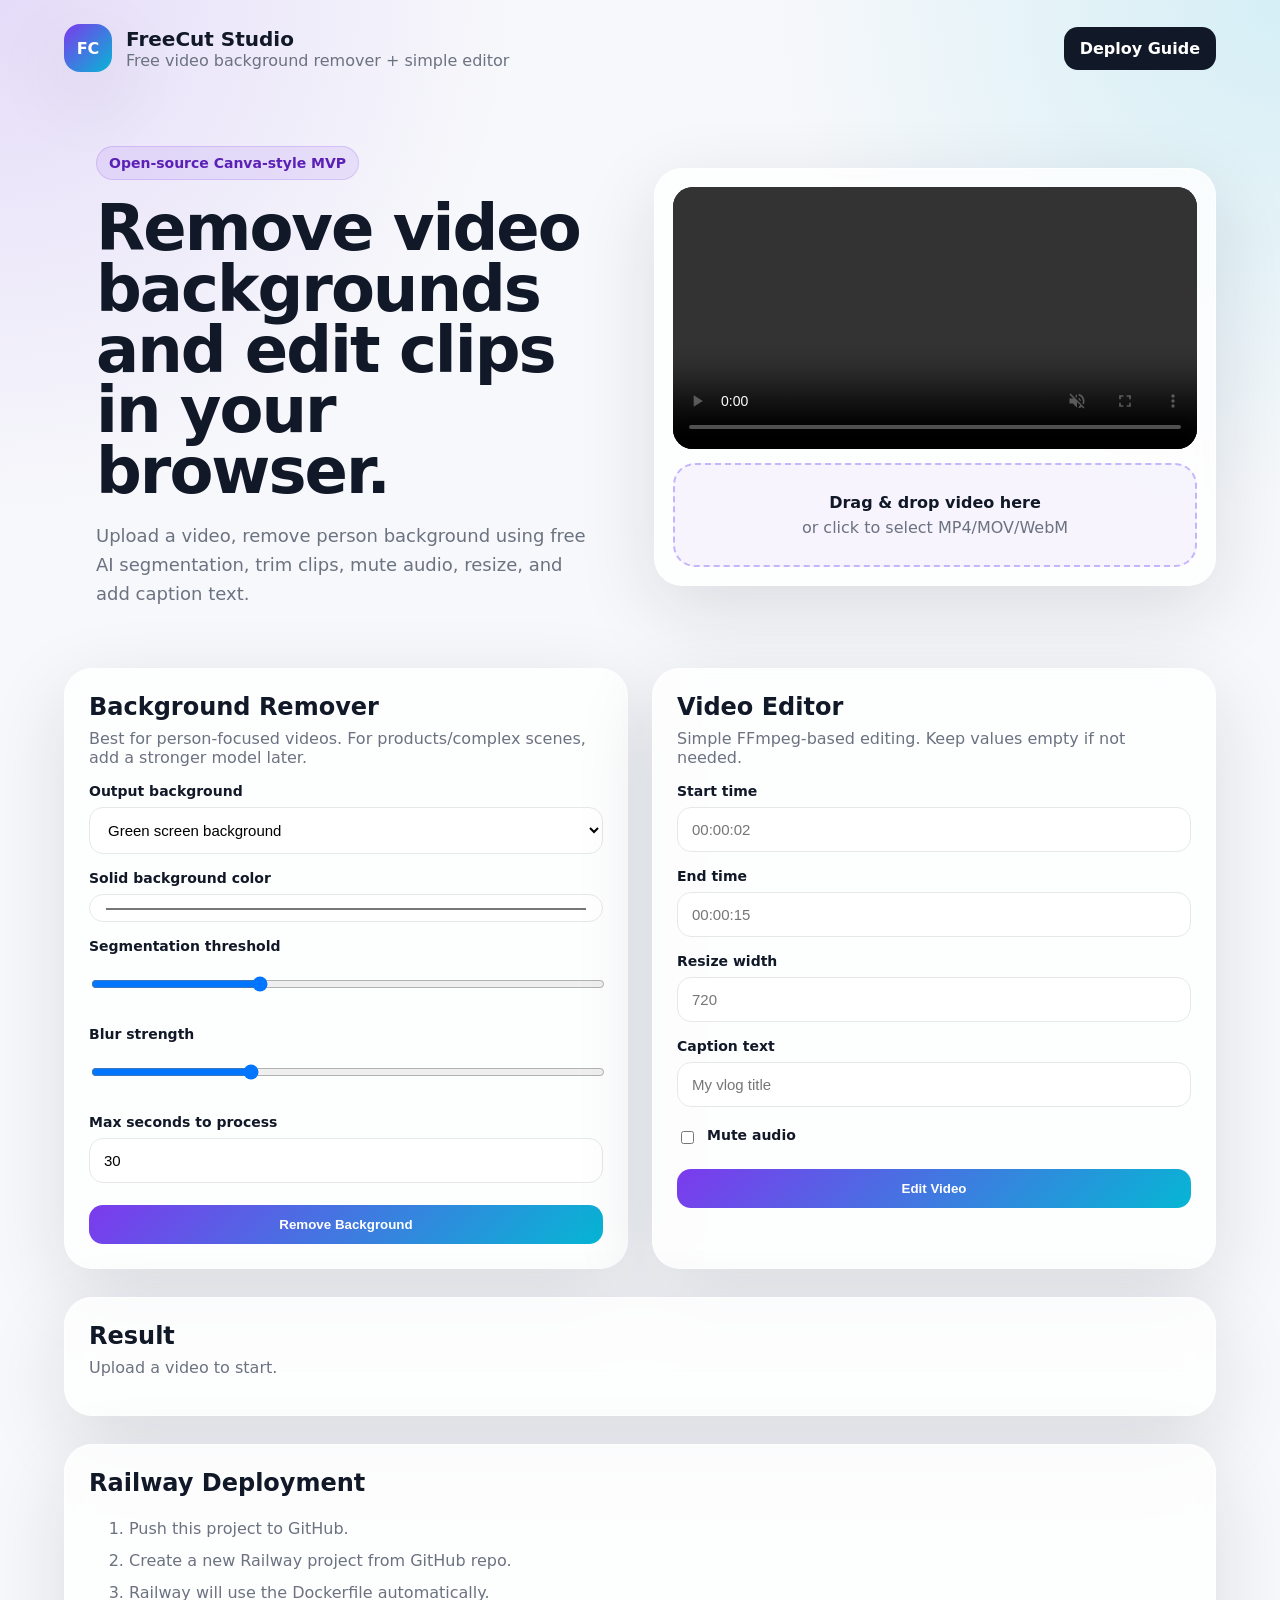
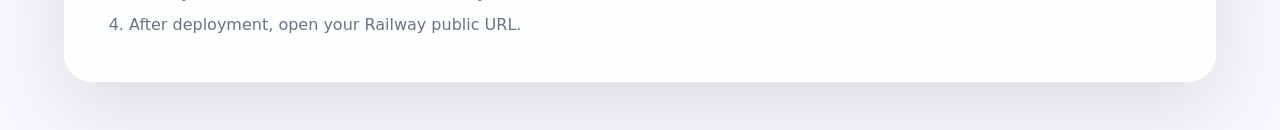
==== templates/index.html @ 5128600e "Add files via upload" ====
<!doctype html>
<html lang="en">
<head>
  <meta charset="utf-8"/>
  <meta name="viewport" content="width=device-width, initial-scale=1"/>
  <title>FreeCut Studio</title>
  <link rel="stylesheet" href="/static/styles.css"/>
</head>
<body>
  <header class="topbar">
    <div class="brand">
      <div class="logo">FC</div>
      <div>
        <h1>FreeCut Studio</h1>
        <p>Free video background remover + simple editor</p>
      </div>
    </div>
    <a class="github" href="#deploy">Deploy Guide</a>
  </header>

  <main class="layout">
    <section class="hero">
      <div class="hero-copy">
        <span class="pill">Open-source Canva-style MVP</span>
        <h2>Remove video backgrounds and edit clips in your browser.</h2>
        <p>
          Upload a video, remove person background using free AI segmentation,
          trim clips, mute audio, resize, and add caption text.
        </p>
      </div>
      <div class="preview-card">
        <video id="preview" controls muted></video>
        <div class="dropzone" id="dropzone">
          <input id="fileInput" type="file" accept="video/*"/>
          <strong>Drag & drop video here</strong>
          <span>or click to select MP4/MOV/WebM</span>
        </div>
      </div>
    </section>

    <section class="grid">
      <form class="panel" id="bgForm">
        <h3>Background Remover</h3>
        <p class="hint">Best for person-focused videos. For products/complex scenes, add a stronger model later.</p>

        <label>Output background</label>
        <select name="mode">
          <option value="transparent_green">Green screen background</option>
          <option value="solid">Solid color background</option>
          <option value="blur">Blur original background</option>
        </select>

        <label>Solid background color</label>
        <input name="bg_color" type="color" value="#00ff00"/>

        <label>Segmentation threshold</label>
        <input name="threshold" type="range" min="0.1" max="0.9" step="0.05" value="0.35"/>

        <label>Blur strength</label>
        <input name="blur_strength" type="range" min="3" max="99" step="2" value="31"/>

        <label>Max seconds to process</label>
        <input name="max_seconds" type="number" min="1" max="180" value="30"/>

        <button type="submit">Remove Background</button>
      </form>

      <form class="panel" id="editForm">
        <h3>Video Editor</h3>
        <p class="hint">Simple FFmpeg-based editing. Keep values empty if not needed.</p>

        <label>Start time</label>
        <input name="start_time" placeholder="00:00:02"/>

        <label>End time</label>
        <input name="end_time" placeholder="00:00:15"/>

        <label>Resize width</label>
        <input name="width" placeholder="720"/>

        <label>Caption text</label>
        <input name="text" placeholder="My vlog title"/>

        <label class="check">
          <input name="mute" type="checkbox"/>
          Mute audio
        </label>

        <button type="submit">Edit Video</button>
      </form>
    </section>

    <section class="result">
      <h3>Result</h3>
      <p id="status">Upload a video to start.</p>
      <video id="resultVideo" controls></video>
      <a id="downloadLink" class="download" download>Download Output</a>
    </section>

    <section id="deploy" class="deploy">
      <h3>Railway Deployment</h3>
      <ol>
        <li>Push this project to GitHub.</li>
        <li>Create a new Railway project from GitHub repo.</li>
        <li>Railway will use the Dockerfile automatically.</li>
        <li>After deployment, open your Railway public URL.</li>
      </ol>
    </section>
  </main>

<script src="/static/app.js"></script>
</body>
</html>
---- static/styles.css ----
:root {
  --bg: #f7f8fb;
  --card: #ffffff;
  --text: #111827;
  --muted: #6b7280;
  --line: #e5e7eb;
  --accent: #7c3aed;
  --accent2: #06b6d4;
  --shadow: 0 24px 80px rgba(17, 24, 39, .12);
}
* { box-sizing: border-box; }
body {
  margin: 0;
  background:
    radial-gradient(circle at top left, rgba(124,58,237,.15), transparent 32rem),
    radial-gradient(circle at top right, rgba(6,182,212,.14), transparent 32rem),
    var(--bg);
  color: var(--text);
  font-family: Inter, ui-sans-serif, system-ui, -apple-system, BlinkMacSystemFont, "Segoe UI", sans-serif;
}
.topbar {
  max-width: 1200px;
  margin: 0 auto;
  padding: 24px;
  display: flex;
  justify-content: space-between;
  align-items: center;
}
.brand { display: flex; align-items: center; gap: 14px; }
.logo {
  width: 48px; height: 48px;
  display: grid; place-items: center;
  background: linear-gradient(135deg, var(--accent), var(--accent2));
  color: white; border-radius: 16px; font-weight: 800;
  box-shadow: var(--shadow);
}
h1, h2, h3, p { margin: 0; }
h1 { font-size: 20px; }
.brand p, .hint, .hero p, .deploy li { color: var(--muted); }
.github, .download, button {
  border: 0; text-decoration: none;
  padding: 12px 16px;
  border-radius: 14px;
  background: #111827;
  color: white;
  font-weight: 700;
  cursor: pointer;
}
.layout { max-width: 1200px; margin: 0 auto; padding: 0 24px 48px; }
.hero {
  display: grid;
  grid-template-columns: 1fr 1fr;
  gap: 28px;
  align-items: center;
  margin-top: 18px;
}
.hero-copy {
  padding: 32px;
}
.pill {
  display: inline-block;
  color: #5b21b6;
  background: rgba(124,58,237,.1);
  border: 1px solid rgba(124,58,237,.18);
  border-radius: 999px;
  padding: 8px 12px;
  margin-bottom: 18px;
  font-size: 14px;
  font-weight: 700;
}
.hero h2 { font-size: clamp(34px, 6vw, 64px); letter-spacing: -2px; line-height: .95; }
.hero p { font-size: 18px; line-height: 1.6; margin-top: 20px; }
.preview-card, .panel, .result, .deploy {
  background: rgba(255,255,255,.78);
  backdrop-filter: blur(18px);
  border: 1px solid rgba(255,255,255,.7);
  border-radius: 28px;
  box-shadow: var(--shadow);
}
.preview-card { padding: 18px; }
video {
  width: 100%;
  max-height: 420px;
  background: #0f172a;
  border-radius: 20px;
  display: block;
}
.dropzone {
  margin-top: 14px;
  border: 2px dashed #c4b5fd;
  border-radius: 22px;
  padding: 28px;
  display: grid;
  place-items: center;
  text-align: center;
  gap: 6px;
  cursor: pointer;
  color: var(--muted);
  background: rgba(124,58,237,.05);
}
.dropzone input { display: none; }
.dropzone strong { color: var(--text); }
.grid {
  display: grid;
  grid-template-columns: 1fr 1fr;
  gap: 24px;
  margin-top: 28px;
}
.panel, .result, .deploy { padding: 24px; }
.panel h3, .result h3, .deploy h3 { font-size: 24px; margin-bottom: 8px; }
label {
  margin-top: 16px;
  display: block;
  font-weight: 700;
  font-size: 14px;
}
input, select {
  width: 100%;
  margin-top: 8px;
  padding: 13px 14px;
  border: 1px solid var(--line);
  border-radius: 14px;
  background: #fff;
  font-size: 15px;
}
.check { display: flex; align-items: center; gap: 10px; }
.check input { width: auto; }
button { width: 100%; margin-top: 22px; background: linear-gradient(135deg, var(--accent), var(--accent2)); }
.result { margin-top: 28px; }
#status { color: var(--muted); margin-bottom: 14px; }
#resultVideo, #downloadLink { display: none; }
.download { margin-top: 16px; width: fit-content; }
.deploy { margin-top: 28px; }
.deploy ol { line-height: 2; }
@media (max-width: 850px) {
  .hero, .grid { grid-template-columns: 1fr; }
  .topbar { align-items: flex-start; gap: 16px; flex-direction: column; }
}
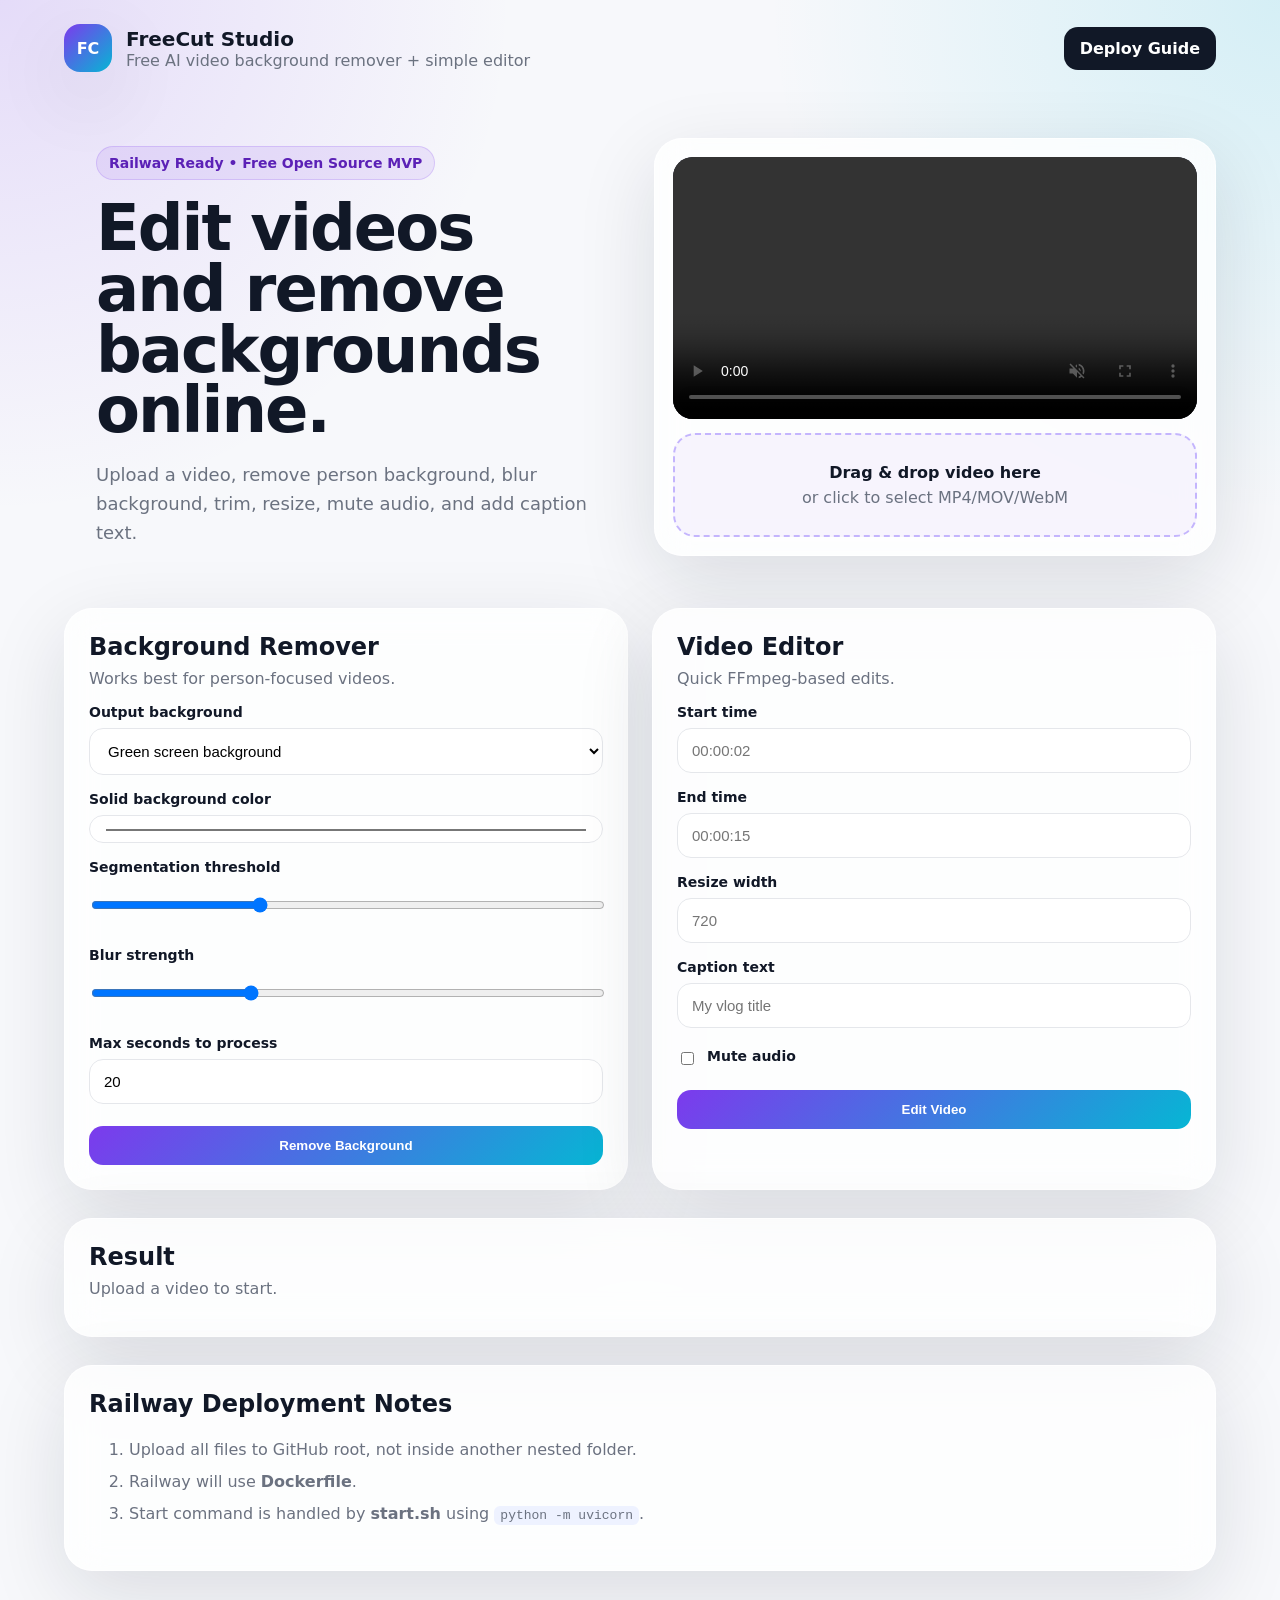
==== commit 696b3034: "Add files via upload" ====
--- a/templates/index.html
+++ b/templates/index.html
@@ -12,7 +12,7 @@
       <div class="logo">FC</div>
       <div>
         <h1>FreeCut Studio</h1>
-        <p>Free video background remover + simple editor</p>
+        <p>Free AI video background remover + simple editor</p>
       </div>
     </div>
     <a class="github" href="#deploy">Deploy Guide</a>
@@ -21,13 +21,11 @@
   <main class="layout">
     <section class="hero">
       <div class="hero-copy">
-        <span class="pill">Open-source Canva-style MVP</span>
-        <h2>Remove video backgrounds and edit clips in your browser.</h2>
-        <p>
-          Upload a video, remove person background using free AI segmentation,
-          trim clips, mute audio, resize, and add caption text.
-        </p>
+        <span class="pill">Railway Ready • Free Open Source MVP</span>
+        <h2>Edit videos and remove backgrounds online.</h2>
+        <p>Upload a video, remove person background, blur background, trim, resize, mute audio, and add caption text.</p>
       </div>
+
       <div class="preview-card">
         <video id="preview" controls muted></video>
         <div class="dropzone" id="dropzone">
@@ -41,7 +39,7 @@
     <section class="grid">
       <form class="panel" id="bgForm">
         <h3>Background Remover</h3>
-        <p class="hint">Best for person-focused videos. For products/complex scenes, add a stronger model later.</p>
+        <p class="hint">Works best for person-focused videos.</p>
 
         <label>Output background</label>
         <select name="mode">
@@ -60,14 +58,14 @@
         <input name="blur_strength" type="range" min="3" max="99" step="2" value="31"/>
 
         <label>Max seconds to process</label>
-        <input name="max_seconds" type="number" min="1" max="180" value="30"/>
+        <input name="max_seconds" type="number" min="1" max="120" value="20"/>
 
         <button type="submit">Remove Background</button>
       </form>
 
       <form class="panel" id="editForm">
         <h3>Video Editor</h3>
-        <p class="hint">Simple FFmpeg-based editing. Keep values empty if not needed.</p>
+        <p class="hint">Quick FFmpeg-based edits.</p>
 
         <label>Start time</label>
         <input name="start_time" placeholder="00:00:02"/>
@@ -98,12 +96,11 @@
     </section>
 
     <section id="deploy" class="deploy">
-      <h3>Railway Deployment</h3>
+      <h3>Railway Deployment Notes</h3>
       <ol>
-        <li>Push this project to GitHub.</li>
-        <li>Create a new Railway project from GitHub repo.</li>
-        <li>Railway will use the Dockerfile automatically.</li>
-        <li>After deployment, open your Railway public URL.</li>
+        <li>Upload all files to GitHub root, not inside another nested folder.</li>
+        <li>Railway will use <b>Dockerfile</b>.</li>
+        <li>Start command is handled by <b>start.sh</b> using <code>python -m uvicorn</code>.</li>
       </ol>
     </section>
   </main>
--- a/static/styles.css
+++ b/static/styles.css
@@ -54,9 +54,7 @@
   align-items: center;
   margin-top: 18px;
 }
-.hero-copy {
-  padding: 32px;
-}
+.hero-copy { padding: 32px; }
 .pill {
   display: inline-block;
   color: #5b21b6;
@@ -132,6 +130,7 @@
 .download { margin-top: 16px; width: fit-content; }
 .deploy { margin-top: 28px; }
 .deploy ol { line-height: 2; }
+code { background: #eef2ff; padding: 2px 6px; border-radius: 6px; }
 @media (max-width: 850px) {
   .hero, .grid { grid-template-columns: 1fr; }
   .topbar { align-items: flex-start; gap: 16px; flex-direction: column; }
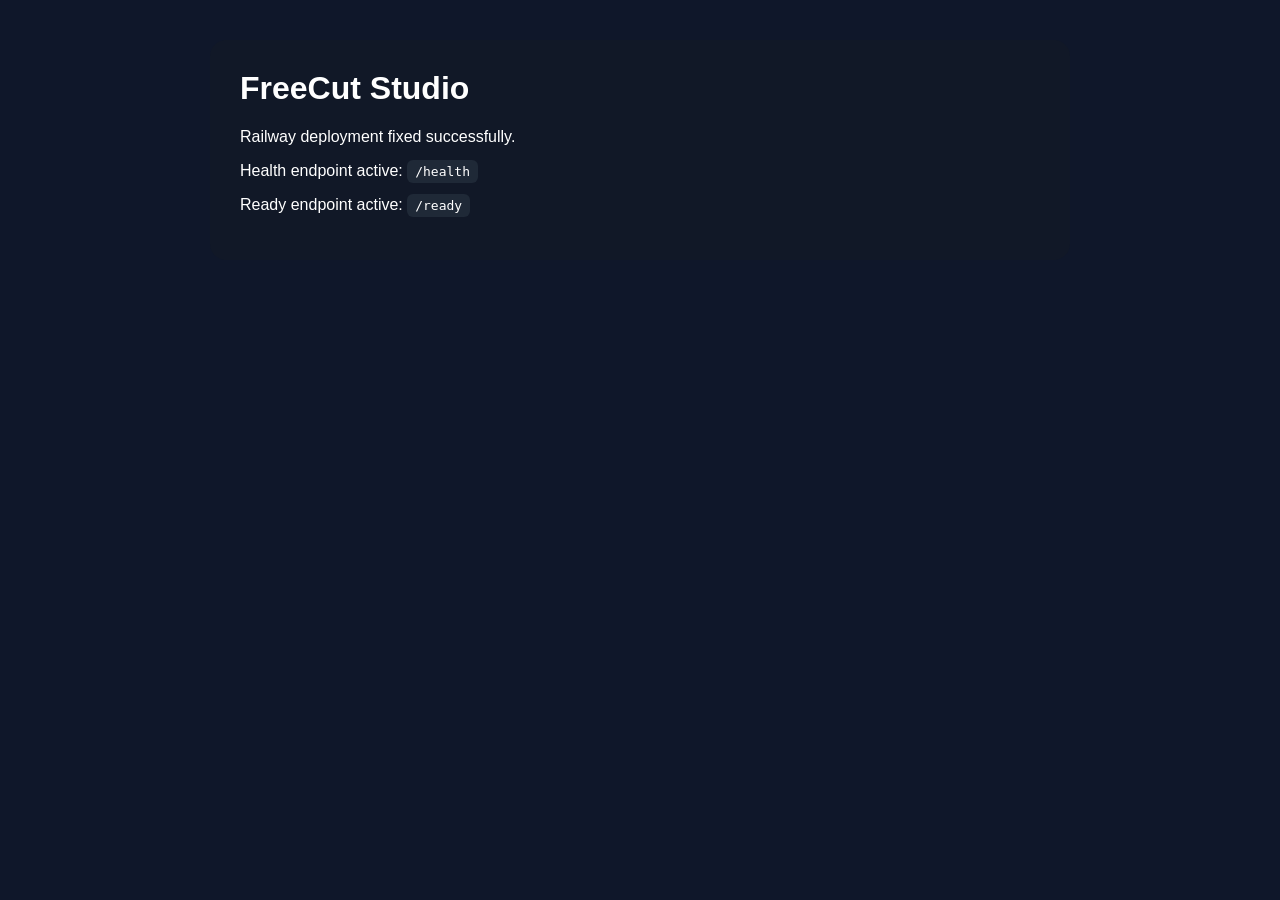
==== commit 568f94b4: "Add files via upload" ====
--- a/templates/index.html
+++ b/templates/index.html
@@ -1,110 +1,17 @@
 <!doctype html>
-<html lang="en">
+<html>
 <head>
-  <meta charset="utf-8"/>
-  <meta name="viewport" content="width=device-width, initial-scale=1"/>
-  <title>FreeCut Studio</title>
-  <link rel="stylesheet" href="/static/styles.css"/>
+<meta charset="utf-8">
+<meta name="viewport" content="width=device-width,initial-scale=1">
+<title>FreeCut Studio</title>
+<link rel="stylesheet" href="/static/styles.css">
 </head>
 <body>
-  <header class="topbar">
-    <div class="brand">
-      <div class="logo">FC</div>
-      <div>
-        <h1>FreeCut Studio</h1>
-        <p>Free AI video background remover + simple editor</p>
-      </div>
-    </div>
-    <a class="github" href="#deploy">Deploy Guide</a>
-  </header>
-
-  <main class="layout">
-    <section class="hero">
-      <div class="hero-copy">
-        <span class="pill">Railway Ready • Free Open Source MVP</span>
-        <h2>Edit videos and remove backgrounds online.</h2>
-        <p>Upload a video, remove person background, blur background, trim, resize, mute audio, and add caption text.</p>
-      </div>
-
-      <div class="preview-card">
-        <video id="preview" controls muted></video>
-        <div class="dropzone" id="dropzone">
-          <input id="fileInput" type="file" accept="video/*"/>
-          <strong>Drag & drop video here</strong>
-          <span>or click to select MP4/MOV/WebM</span>
-        </div>
-      </div>
-    </section>
-
-    <section class="grid">
-      <form class="panel" id="bgForm">
-        <h3>Background Remover</h3>
-        <p class="hint">Works best for person-focused videos.</p>
-
-        <label>Output background</label>
-        <select name="mode">
-          <option value="transparent_green">Green screen background</option>
-          <option value="solid">Solid color background</option>
-          <option value="blur">Blur original background</option>
-        </select>
-
-        <label>Solid background color</label>
-        <input name="bg_color" type="color" value="#00ff00"/>
-
-        <label>Segmentation threshold</label>
-        <input name="threshold" type="range" min="0.1" max="0.9" step="0.05" value="0.35"/>
-
-        <label>Blur strength</label>
-        <input name="blur_strength" type="range" min="3" max="99" step="2" value="31"/>
-
-        <label>Max seconds to process</label>
-        <input name="max_seconds" type="number" min="1" max="120" value="20"/>
-
-        <button type="submit">Remove Background</button>
-      </form>
-
-      <form class="panel" id="editForm">
-        <h3>Video Editor</h3>
-        <p class="hint">Quick FFmpeg-based edits.</p>
-
-        <label>Start time</label>
-        <input name="start_time" placeholder="00:00:02"/>
-
-        <label>End time</label>
-        <input name="end_time" placeholder="00:00:15"/>
-
-        <label>Resize width</label>
-        <input name="width" placeholder="720"/>
-
-        <label>Caption text</label>
-        <input name="text" placeholder="My vlog title"/>
-
-        <label class="check">
-          <input name="mute" type="checkbox"/>
-          Mute audio
-        </label>
-
-        <button type="submit">Edit Video</button>
-      </form>
-    </section>
-
-    <section class="result">
-      <h3>Result</h3>
-      <p id="status">Upload a video to start.</p>
-      <video id="resultVideo" controls></video>
-      <a id="downloadLink" class="download" download>Download Output</a>
-    </section>
-
-    <section id="deploy" class="deploy">
-      <h3>Railway Deployment Notes</h3>
-      <ol>
-        <li>Upload all files to GitHub root, not inside another nested folder.</li>
-        <li>Railway will use <b>Dockerfile</b>.</li>
-        <li>Start command is handled by <b>start.sh</b> using <code>python -m uvicorn</code>.</li>
-      </ol>
-    </section>
-  </main>
-
-<script src="/static/app.js"></script>
+<div class="wrap">
+<h1>FreeCut Studio</h1>
+<p>Railway deployment fixed successfully.</p>
+<p>Health endpoint active: <code>/health</code></p>
+<p>Ready endpoint active: <code>/ready</code></p>
+</div>
 </body>
-</html>
+</html>
--- a/static/styles.css
+++ b/static/styles.css
@@ -1,137 +1,4 @@
-:root {
-  --bg: #f7f8fb;
-  --card: #ffffff;
-  --text: #111827;
-  --muted: #6b7280;
-  --line: #e5e7eb;
-  --accent: #7c3aed;
-  --accent2: #06b6d4;
-  --shadow: 0 24px 80px rgba(17, 24, 39, .12);
-}
-* { box-sizing: border-box; }
-body {
-  margin: 0;
-  background:
-    radial-gradient(circle at top left, rgba(124,58,237,.15), transparent 32rem),
-    radial-gradient(circle at top right, rgba(6,182,212,.14), transparent 32rem),
-    var(--bg);
-  color: var(--text);
-  font-family: Inter, ui-sans-serif, system-ui, -apple-system, BlinkMacSystemFont, "Segoe UI", sans-serif;
-}
-.topbar {
-  max-width: 1200px;
-  margin: 0 auto;
-  padding: 24px;
-  display: flex;
-  justify-content: space-between;
-  align-items: center;
-}
-.brand { display: flex; align-items: center; gap: 14px; }
-.logo {
-  width: 48px; height: 48px;
-  display: grid; place-items: center;
-  background: linear-gradient(135deg, var(--accent), var(--accent2));
-  color: white; border-radius: 16px; font-weight: 800;
-  box-shadow: var(--shadow);
-}
-h1, h2, h3, p { margin: 0; }
-h1 { font-size: 20px; }
-.brand p, .hint, .hero p, .deploy li { color: var(--muted); }
-.github, .download, button {
-  border: 0; text-decoration: none;
-  padding: 12px 16px;
-  border-radius: 14px;
-  background: #111827;
-  color: white;
-  font-weight: 700;
-  cursor: pointer;
-}
-.layout { max-width: 1200px; margin: 0 auto; padding: 0 24px 48px; }
-.hero {
-  display: grid;
-  grid-template-columns: 1fr 1fr;
-  gap: 28px;
-  align-items: center;
-  margin-top: 18px;
-}
-.hero-copy { padding: 32px; }
-.pill {
-  display: inline-block;
-  color: #5b21b6;
-  background: rgba(124,58,237,.1);
-  border: 1px solid rgba(124,58,237,.18);
-  border-radius: 999px;
-  padding: 8px 12px;
-  margin-bottom: 18px;
-  font-size: 14px;
-  font-weight: 700;
-}
-.hero h2 { font-size: clamp(34px, 6vw, 64px); letter-spacing: -2px; line-height: .95; }
-.hero p { font-size: 18px; line-height: 1.6; margin-top: 20px; }
-.preview-card, .panel, .result, .deploy {
-  background: rgba(255,255,255,.78);
-  backdrop-filter: blur(18px);
-  border: 1px solid rgba(255,255,255,.7);
-  border-radius: 28px;
-  box-shadow: var(--shadow);
-}
-.preview-card { padding: 18px; }
-video {
-  width: 100%;
-  max-height: 420px;
-  background: #0f172a;
-  border-radius: 20px;
-  display: block;
-}
-.dropzone {
-  margin-top: 14px;
-  border: 2px dashed #c4b5fd;
-  border-radius: 22px;
-  padding: 28px;
-  display: grid;
-  place-items: center;
-  text-align: center;
-  gap: 6px;
-  cursor: pointer;
-  color: var(--muted);
-  background: rgba(124,58,237,.05);
-}
-.dropzone input { display: none; }
-.dropzone strong { color: var(--text); }
-.grid {
-  display: grid;
-  grid-template-columns: 1fr 1fr;
-  gap: 24px;
-  margin-top: 28px;
-}
-.panel, .result, .deploy { padding: 24px; }
-.panel h3, .result h3, .deploy h3 { font-size: 24px; margin-bottom: 8px; }
-label {
-  margin-top: 16px;
-  display: block;
-  font-weight: 700;
-  font-size: 14px;
-}
-input, select {
-  width: 100%;
-  margin-top: 8px;
-  padding: 13px 14px;
-  border: 1px solid var(--line);
-  border-radius: 14px;
-  background: #fff;
-  font-size: 15px;
-}
-.check { display: flex; align-items: center; gap: 10px; }
-.check input { width: auto; }
-button { width: 100%; margin-top: 22px; background: linear-gradient(135deg, var(--accent), var(--accent2)); }
-.result { margin-top: 28px; }
-#status { color: var(--muted); margin-bottom: 14px; }
-#resultVideo, #downloadLink { display: none; }
-.download { margin-top: 16px; width: fit-content; }
-.deploy { margin-top: 28px; }
-.deploy ol { line-height: 2; }
-code { background: #eef2ff; padding: 2px 6px; border-radius: 6px; }
-@media (max-width: 850px) {
-  .hero, .grid { grid-template-columns: 1fr; }
-  .topbar { align-items: flex-start; gap: 16px; flex-direction: column; }
-}
+body{font-family:Arial,sans-serif;background:#0f172a;color:#fff;margin:0;padding:40px}
+.wrap{max-width:800px;margin:auto;background:#111827;padding:30px;border-radius:16px}
+h1{margin-top:0}
+code{background:#1f2937;padding:4px 8px;border-radius:6px}
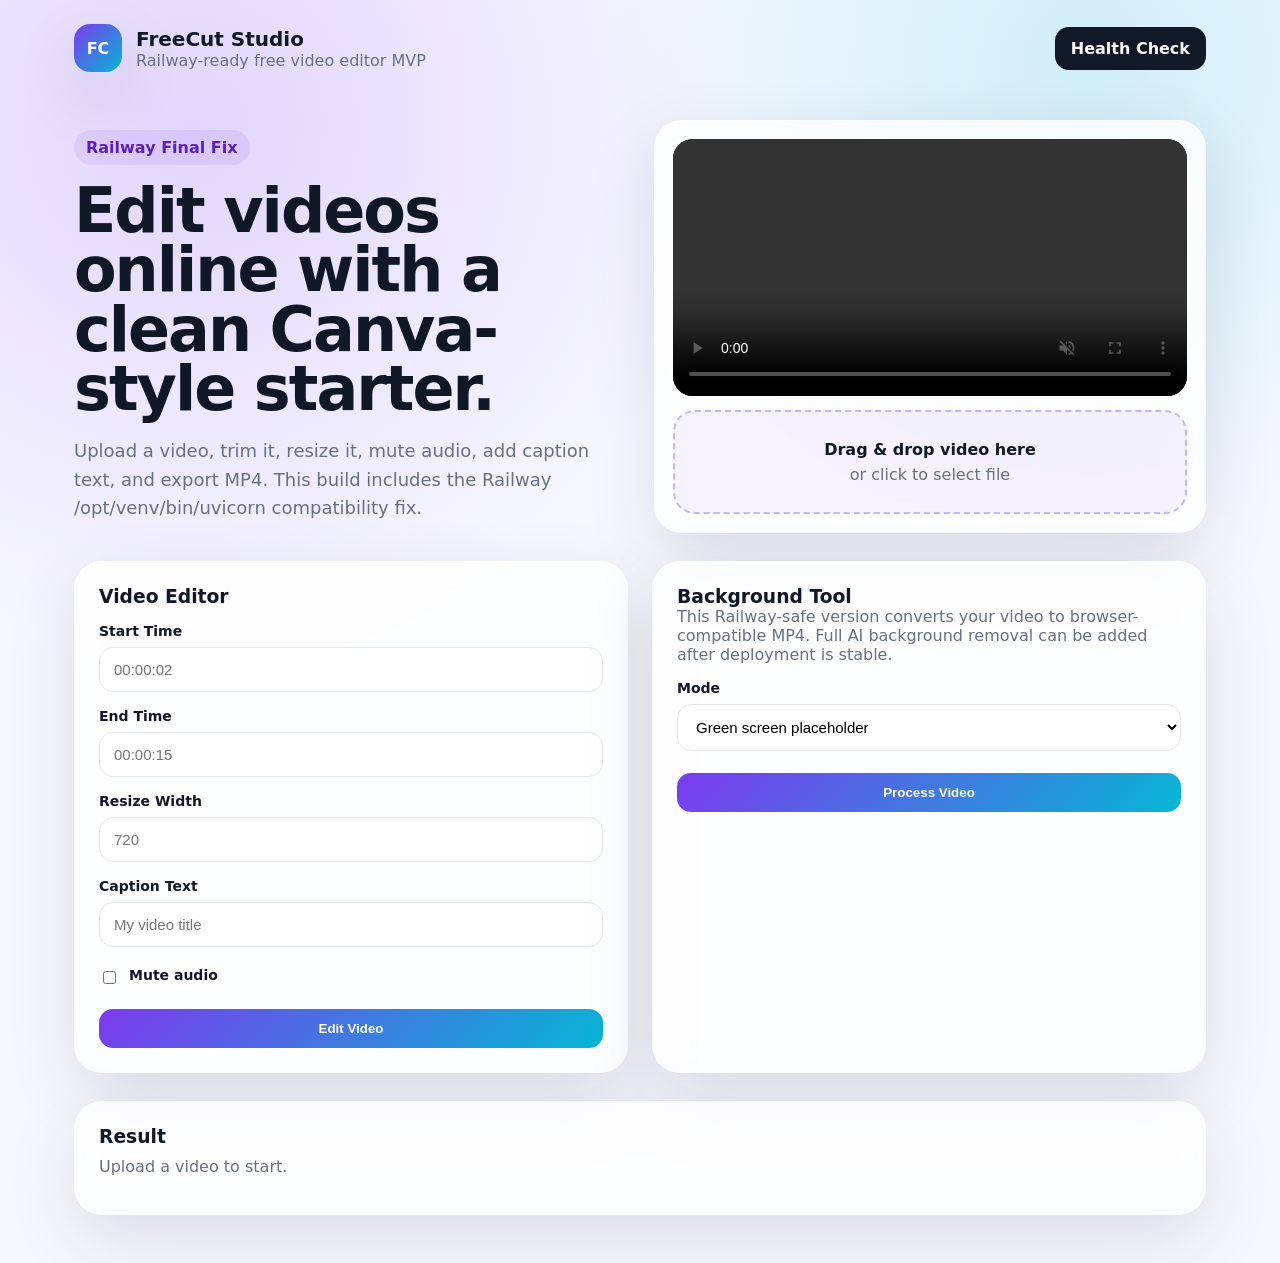
==== commit ab76cb1c: "Add files via upload" ====
--- a/templates/index.html
+++ b/templates/index.html
@@ -1,17 +1,93 @@
 <!doctype html>
-<html>
+<html lang="en">
 <head>
-<meta charset="utf-8">
-<meta name="viewport" content="width=device-width,initial-scale=1">
-<title>FreeCut Studio</title>
-<link rel="stylesheet" href="/static/styles.css">
+  <meta charset="utf-8"/>
+  <meta name="viewport" content="width=device-width,initial-scale=1"/>
+  <title>FreeCut Studio</title>
+  <link rel="stylesheet" href="/static/styles.css"/>
 </head>
 <body>
-<div class="wrap">
-<h1>FreeCut Studio</h1>
-<p>Railway deployment fixed successfully.</p>
-<p>Health endpoint active: <code>/health</code></p>
-<p>Ready endpoint active: <code>/ready</code></p>
-</div>
+  <header class="topbar">
+    <div class="brand">
+      <div class="logo">FC</div>
+      <div>
+        <h1>FreeCut Studio</h1>
+        <p>Railway-ready free video editor MVP</p>
+      </div>
+    </div>
+    <a href="/health" class="chip">Health Check</a>
+  </header>
+
+  <main class="container">
+    <section class="hero">
+      <div>
+        <span class="pill">Railway Final Fix</span>
+        <h2>Edit videos online with a clean Canva-style starter.</h2>
+        <p>
+          Upload a video, trim it, resize it, mute audio, add caption text, and export MP4.
+          This build includes the Railway /opt/venv/bin/uvicorn compatibility fix.
+        </p>
+      </div>
+
+      <div class="card">
+        <video id="preview" controls muted></video>
+        <div class="dropzone" id="dropzone">
+          <input id="fileInput" type="file" accept="video/*"/>
+          <strong>Drag & drop video here</strong>
+          <span>or click to select file</span>
+        </div>
+      </div>
+    </section>
+
+    <section class="grid">
+      <form class="panel" id="editForm">
+        <h3>Video Editor</h3>
+
+        <label>Start Time</label>
+        <input name="start_time" placeholder="00:00:02"/>
+
+        <label>End Time</label>
+        <input name="end_time" placeholder="00:00:15"/>
+
+        <label>Resize Width</label>
+        <input name="width" placeholder="720"/>
+
+        <label>Caption Text</label>
+        <input name="text" placeholder="My video title"/>
+
+        <label class="check">
+          <input name="mute" type="checkbox"/>
+          Mute audio
+        </label>
+
+        <button type="submit">Edit Video</button>
+      </form>
+
+      <form class="panel" id="bgForm">
+        <h3>Background Tool</h3>
+        <p class="muted">
+          This Railway-safe version converts your video to browser-compatible MP4.
+          Full AI background removal can be added after deployment is stable.
+        </p>
+
+        <label>Mode</label>
+        <select name="mode">
+          <option value="green">Green screen placeholder</option>
+          <option value="convert">Convert only</option>
+        </select>
+
+        <button type="submit">Process Video</button>
+      </form>
+    </section>
+
+    <section class="result">
+      <h3>Result</h3>
+      <p id="status">Upload a video to start.</p>
+      <video id="resultVideo" controls></video>
+      <a id="downloadLink" download>Download Output</a>
+    </section>
+  </main>
+
+<script src="/static/app.js"></script>
 </body>
 </html>
--- a/static/styles.css
+++ b/static/styles.css
@@ -1,4 +1,138 @@
-body{font-family:Arial,sans-serif;background:#0f172a;color:#fff;margin:0;padding:40px}
-.wrap{max-width:800px;margin:auto;background:#111827;padding:30px;border-radius:16px}
-h1{margin-top:0}
-code{background:#1f2937;padding:4px 8px;border-radius:6px}+:root {
+  --bg: #f7f8ff;
+  --text: #101828;
+  --muted: #667085;
+  --card: rgba(255,255,255,.78);
+  --line: #e5e7eb;
+  --primary: #7c3aed;
+  --secondary: #06b6d4;
+  --shadow: 0 24px 70px rgba(15,23,42,.12);
+}
+* { box-sizing: border-box; }
+body {
+  margin: 0;
+  font-family: Inter, system-ui, Arial, sans-serif;
+  color: var(--text);
+  background:
+    radial-gradient(circle at 15% 10%, rgba(124,58,237,.18), transparent 34rem),
+    radial-gradient(circle at 85% 5%, rgba(6,182,212,.16), transparent 30rem),
+    var(--bg);
+}
+.topbar {
+  max-width: 1180px;
+  margin: auto;
+  padding: 24px;
+  display: flex;
+  justify-content: space-between;
+  align-items: center;
+}
+.brand { display: flex; align-items: center; gap: 14px; }
+.logo {
+  width: 48px; height: 48px; border-radius: 16px;
+  display: grid; place-items: center;
+  color: white; font-weight: 900;
+  background: linear-gradient(135deg, var(--primary), var(--secondary));
+  box-shadow: var(--shadow);
+}
+h1, h2, h3, p { margin: 0; }
+h1 { font-size: 20px; }
+.brand p, .muted, .hero p, #status { color: var(--muted); }
+.chip, button, #downloadLink {
+  text-decoration: none;
+  border: 0;
+  border-radius: 14px;
+  padding: 12px 16px;
+  color: white;
+  background: #111827;
+  font-weight: 800;
+  cursor: pointer;
+}
+.container { max-width: 1180px; margin: auto; padding: 0 24px 48px; }
+.hero {
+  display: grid;
+  grid-template-columns: 1fr 1fr;
+  gap: 28px;
+  align-items: center;
+  margin-top: 24px;
+}
+.pill {
+  display: inline-block;
+  padding: 8px 12px;
+  border-radius: 999px;
+  color: #5b21b6;
+  background: rgba(124,58,237,.1);
+  font-weight: 800;
+  margin-bottom: 16px;
+}
+.hero h2 {
+  font-size: clamp(34px, 5vw, 62px);
+  line-height: .96;
+  letter-spacing: -2px;
+}
+.hero p { margin-top: 18px; font-size: 18px; line-height: 1.6; }
+.card, .panel, .result {
+  background: var(--card);
+  border: 1px solid rgba(255,255,255,.8);
+  box-shadow: var(--shadow);
+  border-radius: 28px;
+  backdrop-filter: blur(18px);
+}
+.card { padding: 18px; }
+video {
+  width: 100%;
+  max-height: 430px;
+  background: #0f172a;
+  border-radius: 20px;
+  display: block;
+}
+.dropzone {
+  margin-top: 14px;
+  padding: 28px;
+  border: 2px dashed #c4b5fd;
+  border-radius: 22px;
+  background: rgba(124,58,237,.06);
+  display: grid;
+  place-items: center;
+  gap: 6px;
+  text-align: center;
+  cursor: pointer;
+}
+.dropzone input { display: none; }
+.dropzone span { color: var(--muted); }
+.grid {
+  margin-top: 28px;
+  display: grid;
+  grid-template-columns: 1fr 1fr;
+  gap: 24px;
+}
+.panel, .result { padding: 24px; }
+label {
+  display: block;
+  margin-top: 16px;
+  font-weight: 800;
+  font-size: 14px;
+}
+input, select {
+  width: 100%;
+  margin-top: 8px;
+  padding: 13px 14px;
+  border-radius: 14px;
+  border: 1px solid var(--line);
+  font-size: 15px;
+  background: white;
+}
+.check { display: flex; align-items: center; gap: 10px; }
+.check input { width: auto; }
+button {
+  width: 100%;
+  margin-top: 22px;
+  background: linear-gradient(135deg, var(--primary), var(--secondary));
+}
+.result { margin-top: 28px; }
+#resultVideo, #downloadLink { display: none; }
+#status { margin: 10px 0 14px; }
+#downloadLink { width: fit-content; margin-top: 16px; }
+@media (max-width: 850px) {
+  .hero, .grid { grid-template-columns: 1fr; }
+  .topbar { flex-direction: column; align-items: flex-start; gap: 16px; }
+}
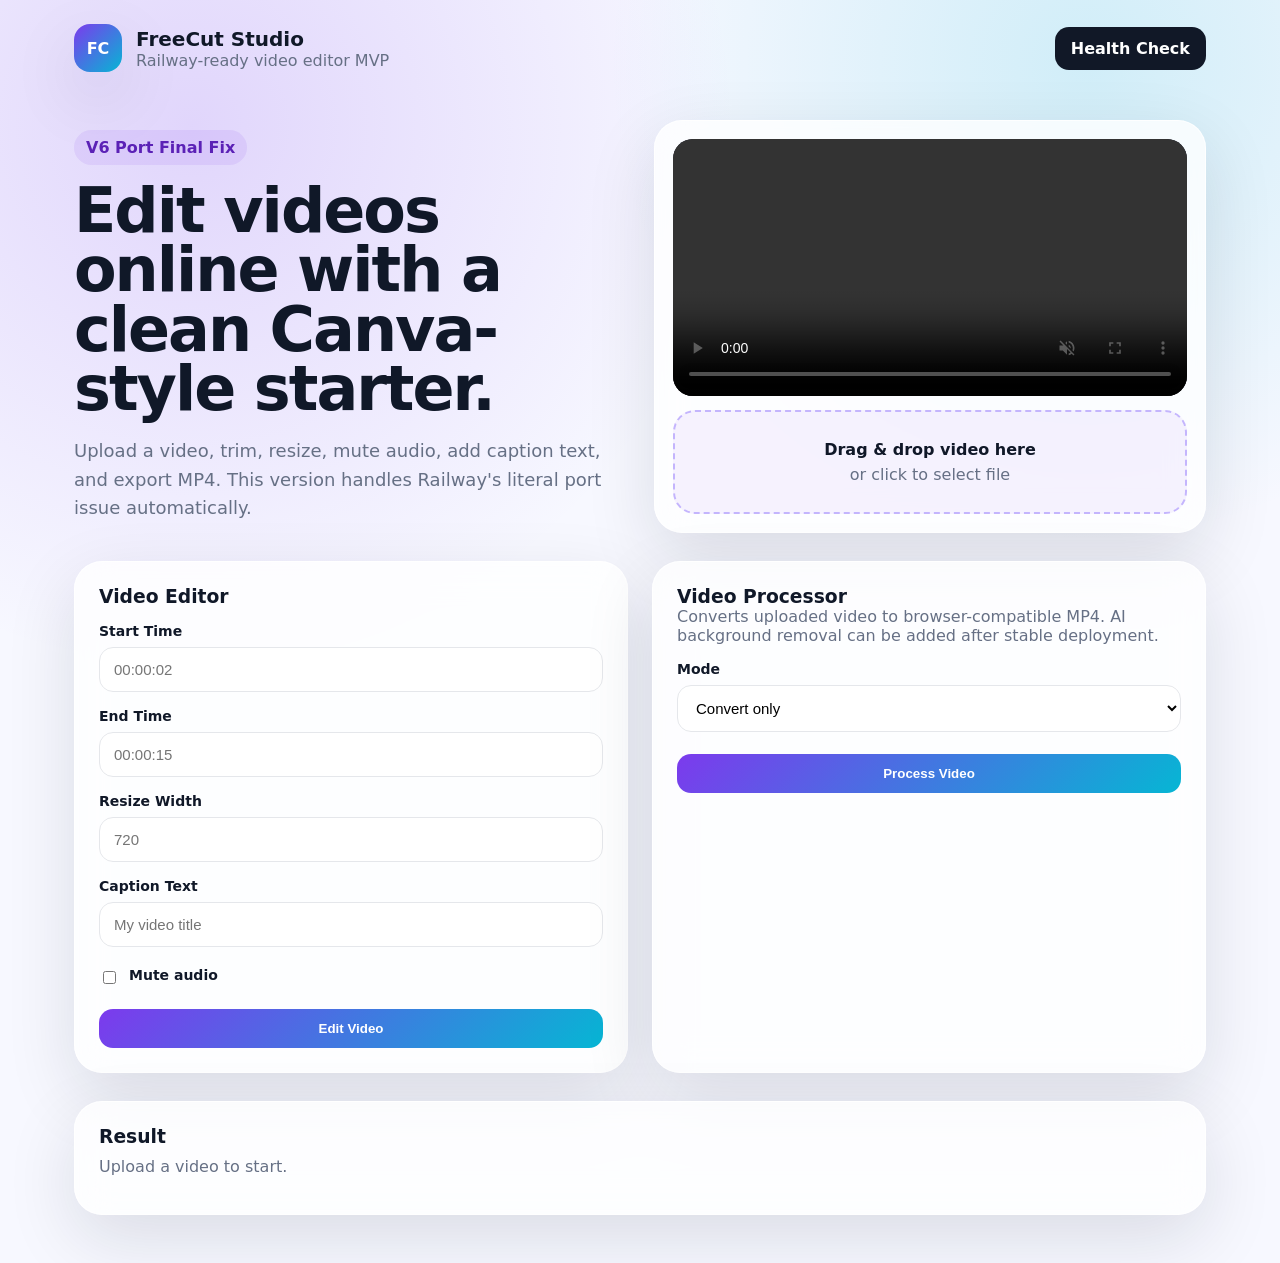
==== commit 0784943c: "Add files via upload" ====
--- a/templates/index.html
+++ b/templates/index.html
@@ -12,7 +12,7 @@
       <div class="logo">FC</div>
       <div>
         <h1>FreeCut Studio</h1>
-        <p>Railway-ready free video editor MVP</p>
+        <p>Railway-ready video editor MVP</p>
       </div>
     </div>
     <a href="/health" class="chip">Health Check</a>
@@ -21,11 +21,11 @@
   <main class="container">
     <section class="hero">
       <div>
-        <span class="pill">Railway Final Fix</span>
+        <span class="pill">V6 Port Final Fix</span>
         <h2>Edit videos online with a clean Canva-style starter.</h2>
         <p>
-          Upload a video, trim it, resize it, mute audio, add caption text, and export MP4.
-          This build includes the Railway /opt/venv/bin/uvicorn compatibility fix.
+          Upload a video, trim, resize, mute audio, add caption text, and export MP4.
+          This version handles Railway's literal port issue automatically.
         </p>
       </div>
 
@@ -64,15 +64,13 @@
       </form>
 
       <form class="panel" id="bgForm">
-        <h3>Background Tool</h3>
+        <h3>Video Processor</h3>
         <p class="muted">
-          This Railway-safe version converts your video to browser-compatible MP4.
-          Full AI background removal can be added after deployment is stable.
+          Converts uploaded video to browser-compatible MP4. AI background removal can be added after stable deployment.
         </p>
 
         <label>Mode</label>
         <select name="mode">
-          <option value="green">Green screen placeholder</option>
           <option value="convert">Convert only</option>
         </select>
 
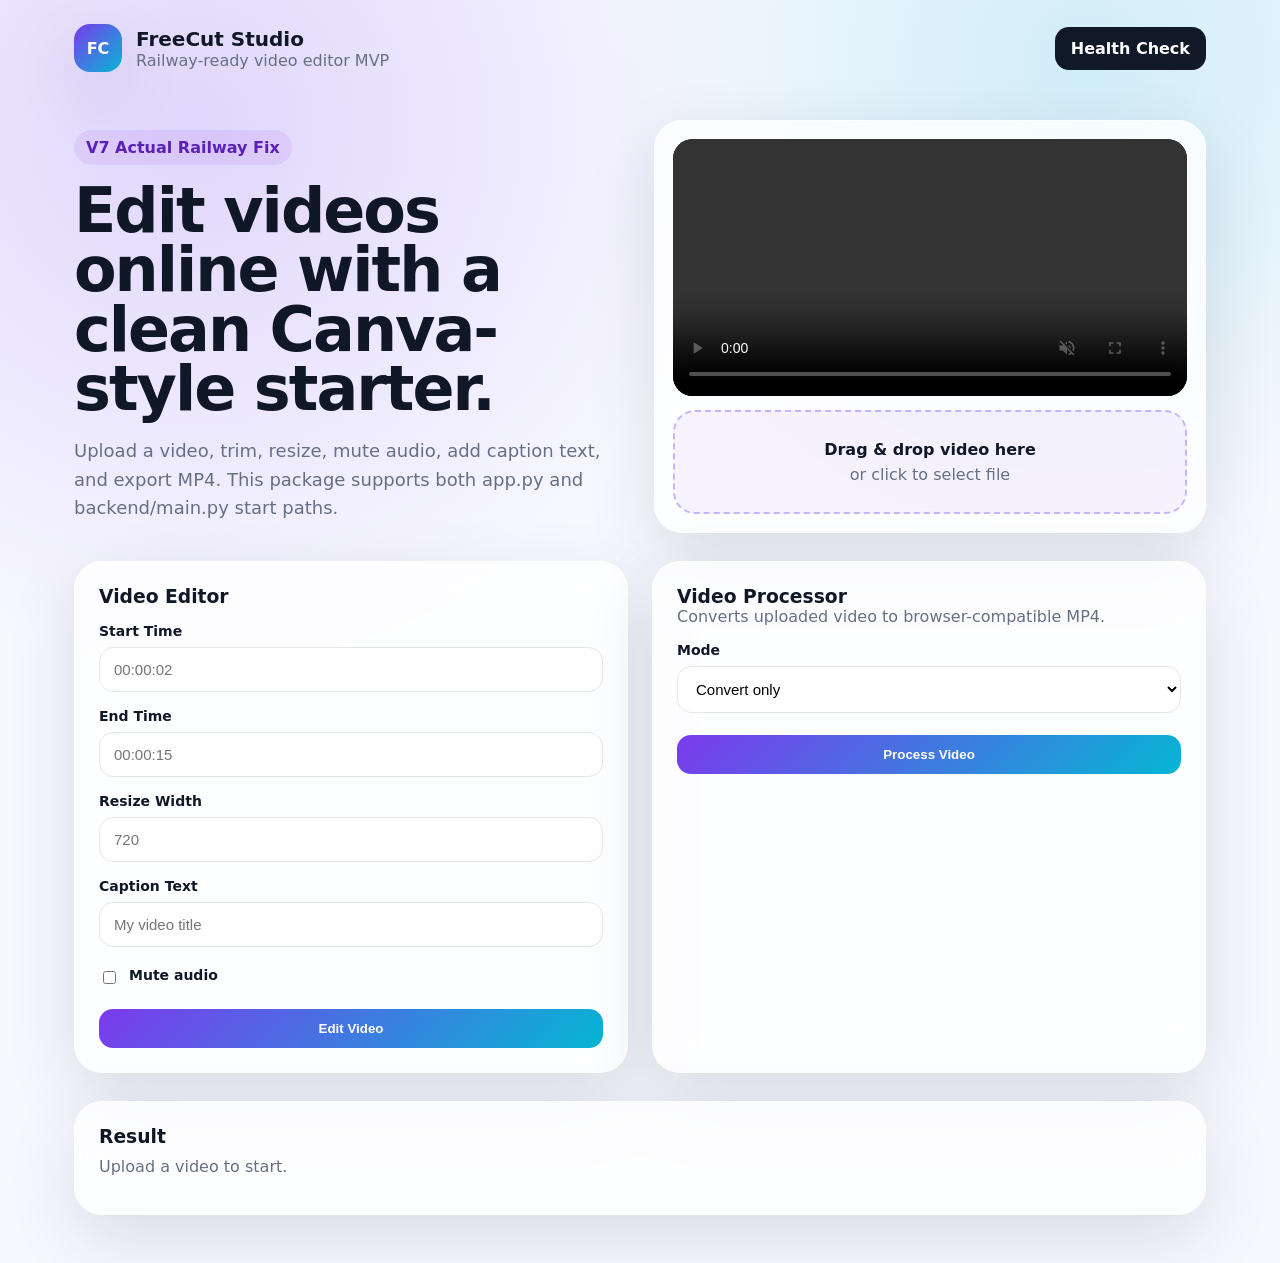
==== commit cfa640d7: "Add files via upload" ====
--- a/templates/index.html
+++ b/templates/index.html
@@ -21,11 +21,11 @@
   <main class="container">
     <section class="hero">
       <div>
-        <span class="pill">V6 Port Final Fix</span>
+        <span class="pill">V7 Actual Railway Fix</span>
         <h2>Edit videos online with a clean Canva-style starter.</h2>
         <p>
           Upload a video, trim, resize, mute audio, add caption text, and export MP4.
-          This version handles Railway's literal port issue automatically.
+          This package supports both app.py and backend/main.py start paths.
         </p>
       </div>
 
@@ -65,9 +65,7 @@
 
       <form class="panel" id="bgForm">
         <h3>Video Processor</h3>
-        <p class="muted">
-          Converts uploaded video to browser-compatible MP4. AI background removal can be added after stable deployment.
-        </p>
+        <p class="muted">Converts uploaded video to browser-compatible MP4.</p>
 
         <label>Mode</label>
         <select name="mode">
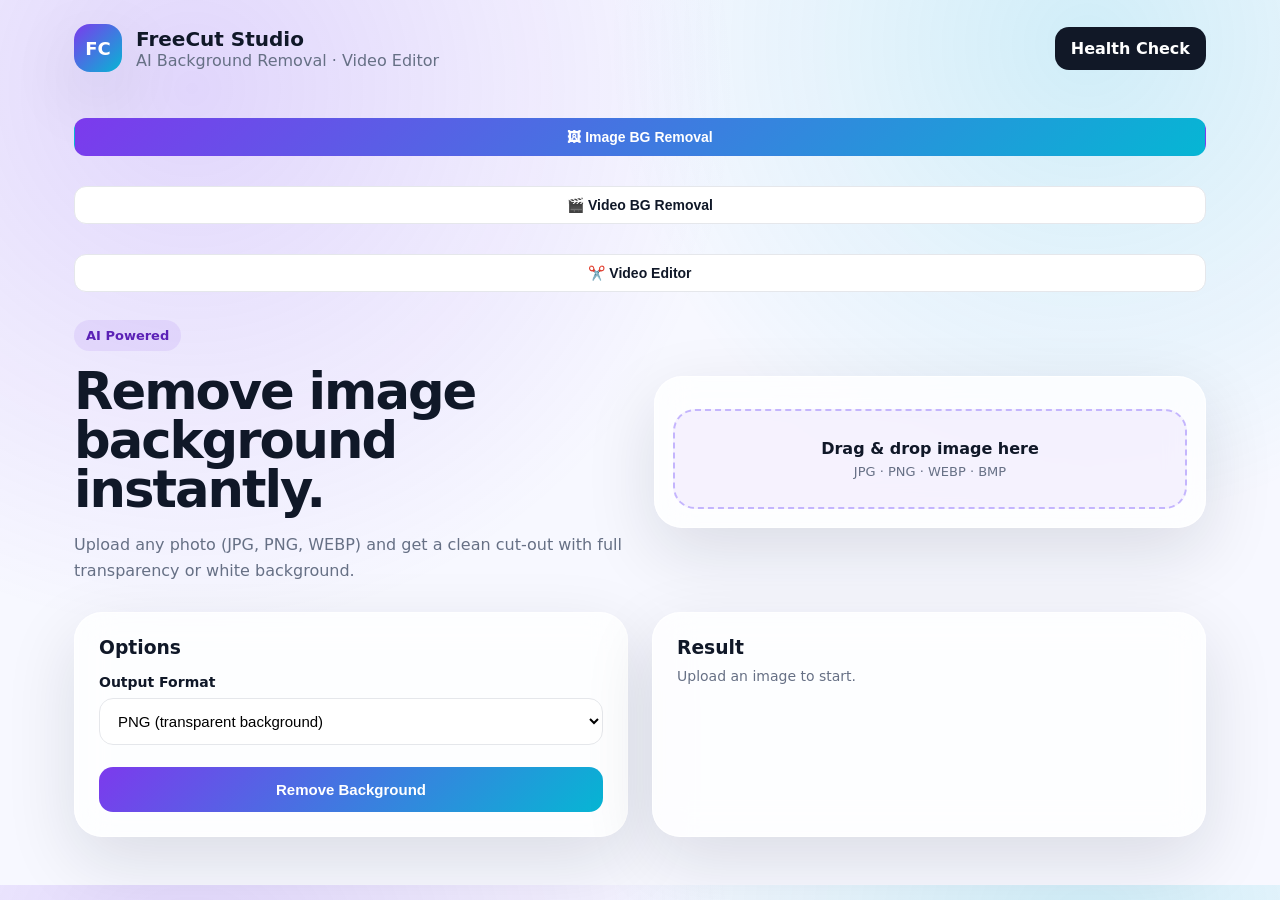
==== commit f852e8be: "Add files via upload" ====
--- a/templates/index.html
+++ b/templates/index.html
@@ -12,78 +12,170 @@
       <div class="logo">FC</div>
       <div>
         <h1>FreeCut Studio</h1>
-        <p>Railway-ready video editor MVP</p>
+        <p>AI Background Removal · Video Editor</p>
       </div>
     </div>
     <a href="/health" class="chip">Health Check</a>
   </header>
 
   <main class="container">
-    <section class="hero">
-      <div>
-        <span class="pill">V7 Actual Railway Fix</span>
-        <h2>Edit videos online with a clean Canva-style starter.</h2>
-        <p>
-          Upload a video, trim, resize, mute audio, add caption text, and export MP4.
-          This package supports both app.py and backend/main.py start paths.
-        </p>
+
+    <!-- Tab Nav -->
+    <nav class="tabs">
+      <button class="tab active" data-tab="bg-image">🖼 Image BG Removal</button>
+      <button class="tab" data-tab="bg-video">🎬 Video BG Removal</button>
+      <button class="tab" data-tab="editor">✂️ Video Editor</button>
+    </nav>
+
+    <!-- ═══════════════════════════════════════════════
+         TAB 1 · IMAGE BG REMOVAL
+    ═══════════════════════════════════════════════ -->
+    <section class="tab-panel active" id="tab-bg-image">
+      <div class="hero">
+        <div>
+          <span class="pill">AI Powered</span>
+          <h2>Remove image background instantly.</h2>
+          <p>Upload any photo (JPG, PNG, WEBP) and get a clean cut-out with full transparency or white background.</p>
+        </div>
+        <div class="card">
+          <div class="dropzone" id="imgDropzone">
+            <input id="imgFileInput" type="file" accept="image/*"/>
+            <strong>Drag & drop image here</strong>
+            <span>JPG · PNG · WEBP · BMP</span>
+          </div>
+          <img id="imgPreview" alt="Preview"/>
+        </div>
       </div>
 
-      <div class="card">
-        <video id="preview" controls muted></video>
-        <div class="dropzone" id="dropzone">
-          <input id="fileInput" type="file" accept="video/*"/>
-          <strong>Drag & drop video here</strong>
-          <span>or click to select file</span>
+      <div class="grid">
+        <div class="panel">
+          <h3>Options</h3>
+          <label>Output Format</label>
+          <select id="imgFormat">
+            <option value="png">PNG (transparent background)</option>
+            <option value="jpg">JPG (white background)</option>
+          </select>
+          <button id="imgSubmit">Remove Background</button>
+        </div>
+
+        <div class="panel result-panel" id="imgResult">
+          <h3>Result</h3>
+          <p id="imgStatus" class="muted">Upload an image to start.</p>
+          <div class="checkerboard-wrap">
+            <img id="imgResultImg" alt="Result"/>
+          </div>
+          <a id="imgDownload" download>⬇ Download</a>
         </div>
       </div>
     </section>
 
-    <section class="grid">
-      <form class="panel" id="editForm">
-        <h3>Video Editor</h3>
+    <!-- ═══════════════════════════════════════════════
+         TAB 2 · VIDEO BG REMOVAL
+    ═══════════════════════════════════════════════ -->
+    <section class="tab-panel" id="tab-bg-video">
+      <div class="hero">
+        <div>
+          <span class="pill">Frame by Frame AI</span>
+          <h2>Remove video background with AI.</h2>
+          <p>Our AI processes each frame individually using the U2-Net model. Short clips work best. Output can be green screen, solid colour, or transparent (WebM).</p>
+        </div>
+        <div class="card">
+          <video id="vidPreview" controls muted></video>
+          <div class="dropzone" id="vidDropzone">
+            <input id="vidFileInput" type="file" accept="video/*"/>
+            <strong>Drag & drop video here</strong>
+            <span>MP4 · MOV · AVI · MKV · WEBM</span>
+          </div>
+        </div>
+      </div>
 
-        <label>Start Time</label>
-        <input name="start_time" placeholder="00:00:02"/>
+      <div class="grid">
+        <div class="panel">
+          <h3>BG Removal Options</h3>
 
-        <label>End Time</label>
-        <input name="end_time" placeholder="00:00:15"/>
+          <label>Replace Background With</label>
+          <select id="vidBgColor">
+            <option value="green">Green Screen (chroma key)</option>
+            <option value="white">White</option>
+            <option value="black">Black</option>
+            <option value="transparent">Transparent – WebM alpha</option>
+          </select>
 
-        <label>Resize Width</label>
-        <input name="width" placeholder="720"/>
+          <label>Processing FPS (optional)</label>
+          <input id="vidFps" placeholder="Leave blank = auto (max 25 fps)"/>
+          <small class="muted">Lower FPS = faster processing. E.g. 10 for drafts.</small>
 
-        <label>Caption Text</label>
-        <input name="text" placeholder="My video title"/>
+          <div class="warn-box" id="vidWarn">
+            ⚠️ Video BG removal is CPU-intensive. Processing time depends on video length and FPS. Keep clips under 30 seconds for best results.
+          </div>
 
-        <label class="check">
-          <input name="mute" type="checkbox"/>
-          Mute audio
-        </label>
+          <button id="vidSubmit">Remove Background</button>
+        </div>
 
-        <button type="submit">Edit Video</button>
-      </form>
-
-      <form class="panel" id="bgForm">
-        <h3>Video Processor</h3>
-        <p class="muted">Converts uploaded video to browser-compatible MP4.</p>
-
-        <label>Mode</label>
-        <select name="mode">
-          <option value="convert">Convert only</option>
-        </select>
-
-        <button type="submit">Process Video</button>
-      </form>
+        <div class="panel result-panel" id="vidResult">
+          <h3>Result</h3>
+          <p id="vidStatus" class="muted">Upload a video to start.</p>
+          <video id="vidResultVideo" controls></video>
+          <a id="vidDownload" download>⬇ Download</a>
+        </div>
+      </div>
     </section>
 
-    <section class="result">
-      <h3>Result</h3>
-      <p id="status">Upload a video to start.</p>
-      <video id="resultVideo" controls></video>
-      <a id="downloadLink" download>Download Output</a>
+    <!-- ═══════════════════════════════════════════════
+         TAB 3 · VIDEO EDITOR
+    ═══════════════════════════════════════════════ -->
+    <section class="tab-panel" id="tab-editor">
+      <div class="hero">
+        <div>
+          <span class="pill">FFmpeg Powered</span>
+          <h2>Trim, resize, caption, mute.</h2>
+          <p>Upload a video, apply basic edits and export a clean MP4. No upload limits beyond your server disk.</p>
+        </div>
+        <div class="card">
+          <video id="editPreview" controls muted></video>
+          <div class="dropzone" id="editDropzone">
+            <input id="editFileInput" type="file" accept="video/*"/>
+            <strong>Drag & drop video here</strong>
+            <span>MP4 · MOV · AVI · MKV</span>
+          </div>
+        </div>
+      </div>
+
+      <div class="grid">
+        <div class="panel">
+          <h3>Edit Options</h3>
+
+          <label>Start Time</label>
+          <input id="startTime" placeholder="00:00:02"/>
+
+          <label>End Time</label>
+          <input id="endTime" placeholder="00:00:15"/>
+
+          <label>Resize Width (px)</label>
+          <input id="resizeWidth" placeholder="720"/>
+
+          <label>Caption Text</label>
+          <input id="captionText" placeholder="My video title"/>
+
+          <label class="check">
+            <input id="muteAudio" type="checkbox"/>
+            Mute audio
+          </label>
+
+          <button id="editSubmit">Edit Video</button>
+        </div>
+
+        <div class="panel result-panel" id="editResult">
+          <h3>Result</h3>
+          <p id="editStatus" class="muted">Upload a video to start.</p>
+          <video id="editResultVideo" controls></video>
+          <a id="editDownload" download>⬇ Download</a>
+        </div>
+      </div>
     </section>
+
   </main>
 
-<script src="/static/app.js"></script>
+  <script src="/static/app.js"></script>
 </body>
-</html>+</html>
--- a/static/styles.css
+++ b/static/styles.css
@@ -30,30 +30,49 @@
 .logo {
   width: 48px; height: 48px; border-radius: 16px;
   display: grid; place-items: center;
-  color: white; font-weight: 900;
+  color: white; font-weight: 900; font-size: 18px;
   background: linear-gradient(135deg, var(--primary), var(--secondary));
   box-shadow: var(--shadow);
 }
 h1, h2, h3, p { margin: 0; }
 h1 { font-size: 20px; }
-.brand p, .muted, .hero p, #status { color: var(--muted); }
-.chip, button, #downloadLink {
-  text-decoration: none;
-  border: 0;
-  border-radius: 14px;
-  padding: 12px 16px;
-  color: white;
-  background: #111827;
-  font-weight: 800;
-  cursor: pointer;
+.brand p, .muted { color: var(--muted); }
+small.muted { display: block; margin-top: 4px; font-size: 12px; }
+.chip, button, #imgDownload, #vidDownload, #editDownload {
+  text-decoration: none; border: 0; border-radius: 14px;
+  padding: 12px 16px; color: white; background: #111827;
+  font-weight: 800; cursor: pointer;
 }
 .container { max-width: 1180px; margin: auto; padding: 0 24px 48px; }
+
+/* Tabs */
+.tabs {
+  display: flex; gap: 8px;
+  margin-bottom: 28px;
+  flex-wrap: wrap;
+}
+.tab {
+  background: white; color: var(--text);
+  border: 1px solid var(--line);
+  border-radius: 12px; padding: 10px 20px;
+  font-weight: 700; font-size: 14px; cursor: pointer;
+  transition: all .2s;
+}
+.tab:hover { background: rgba(124,58,237,.08); border-color: var(--primary); }
+.tab.active {
+  background: linear-gradient(135deg, var(--primary), var(--secondary));
+  color: white; border-color: transparent;
+}
+.tab-panel { display: none; }
+.tab-panel.active { display: block; }
+
 .hero {
   display: grid;
   grid-template-columns: 1fr 1fr;
   gap: 28px;
   align-items: center;
-  margin-top: 24px;
+  margin-top: 8px;
+  margin-bottom: 28px;
 }
 .pill {
   display: inline-block;
@@ -61,16 +80,16 @@
   border-radius: 999px;
   color: #5b21b6;
   background: rgba(124,58,237,.1);
-  font-weight: 800;
+  font-weight: 800; font-size: 13px;
   margin-bottom: 16px;
 }
 .hero h2 {
-  font-size: clamp(34px, 5vw, 62px);
+  font-size: clamp(28px, 4vw, 52px);
   line-height: .96;
   letter-spacing: -2px;
 }
-.hero p { margin-top: 18px; font-size: 18px; line-height: 1.6; }
-.card, .panel, .result {
+.hero p { margin-top: 18px; font-size: 16px; line-height: 1.6; color: var(--muted); }
+.card, .panel, .result-panel {
   background: var(--card);
   border: 1px solid rgba(255,255,255,.8);
   box-shadow: var(--shadow);
@@ -78,13 +97,16 @@
   backdrop-filter: blur(18px);
 }
 .card { padding: 18px; }
-video {
+video, #imgPreview, #imgResultImg {
   width: 100%;
-  max-height: 430px;
+  max-height: 380px;
   background: #0f172a;
   border-radius: 20px;
-  display: block;
-}
+  display: none;
+  object-fit: contain;
+}
+video { background: #0f172a; }
+#imgPreview { background: transparent; }
 .dropzone {
   margin-top: 14px;
   padding: 28px;
@@ -96,16 +118,17 @@
   gap: 6px;
   text-align: center;
   cursor: pointer;
-}
+  transition: all .2s;
+}
+.dropzone:hover { background: rgba(124,58,237,.1); }
 .dropzone input { display: none; }
-.dropzone span { color: var(--muted); }
+.dropzone span { color: var(--muted); font-size: 13px; }
 .grid {
-  margin-top: 28px;
   display: grid;
   grid-template-columns: 1fr 1fr;
   gap: 24px;
 }
-.panel, .result { padding: 24px; }
+.panel, .result-panel { padding: 24px; }
 label {
   display: block;
   margin-top: 16px;
@@ -122,17 +145,62 @@
   background: white;
 }
 .check { display: flex; align-items: center; gap: 10px; }
-.check input { width: auto; }
+.check input { width: auto; margin-top: 0; }
 button {
   width: 100%;
   margin-top: 22px;
+  padding: 14px;
   background: linear-gradient(135deg, var(--primary), var(--secondary));
-}
-.result { margin-top: 28px; }
-#resultVideo, #downloadLink { display: none; }
-#status { margin: 10px 0 14px; }
-#downloadLink { width: fit-content; margin-top: 16px; }
+  font-size: 15px;
+}
+button:disabled { opacity: .5; cursor: not-allowed; }
+
+#imgStatus, #vidStatus, #editStatus { margin: 10px 0 14px; color: var(--muted); font-size: 14px; }
+
+#imgDownload, #vidDownload, #editDownload {
+  display: none;
+  width: fit-content;
+  margin-top: 16px;
+  background: linear-gradient(135deg, #059669, #10b981);
+}
+
+/* Checkerboard for transparency preview */
+.checkerboard-wrap {
+  background-image:
+    linear-gradient(45deg, #ccc 25%, transparent 25%),
+    linear-gradient(-45deg, #ccc 25%, transparent 25%),
+    linear-gradient(45deg, transparent 75%, #ccc 75%),
+    linear-gradient(-45deg, transparent 75%, #ccc 75%);
+  background-size: 16px 16px;
+  background-position: 0 0, 0 8px, 8px -8px, -8px 0px;
+  border-radius: 16px;
+  overflow: hidden;
+}
+
+.warn-box {
+  margin-top: 18px;
+  padding: 14px 16px;
+  background: rgba(245,158,11,.1);
+  border: 1px solid rgba(245,158,11,.3);
+  border-radius: 14px;
+  font-size: 13px;
+  color: #92400e;
+  line-height: 1.5;
+}
+
+.spinner {
+  display: inline-block;
+  width: 16px; height: 16px;
+  border: 2px solid rgba(255,255,255,.4);
+  border-top-color: white;
+  border-radius: 50%;
+  animation: spin .7s linear infinite;
+  margin-right: 8px;
+  vertical-align: middle;
+}
+@keyframes spin { to { transform: rotate(360deg); } }
+
 @media (max-width: 850px) {
   .hero, .grid { grid-template-columns: 1fr; }
   .topbar { flex-direction: column; align-items: flex-start; gap: 16px; }
-}+}
